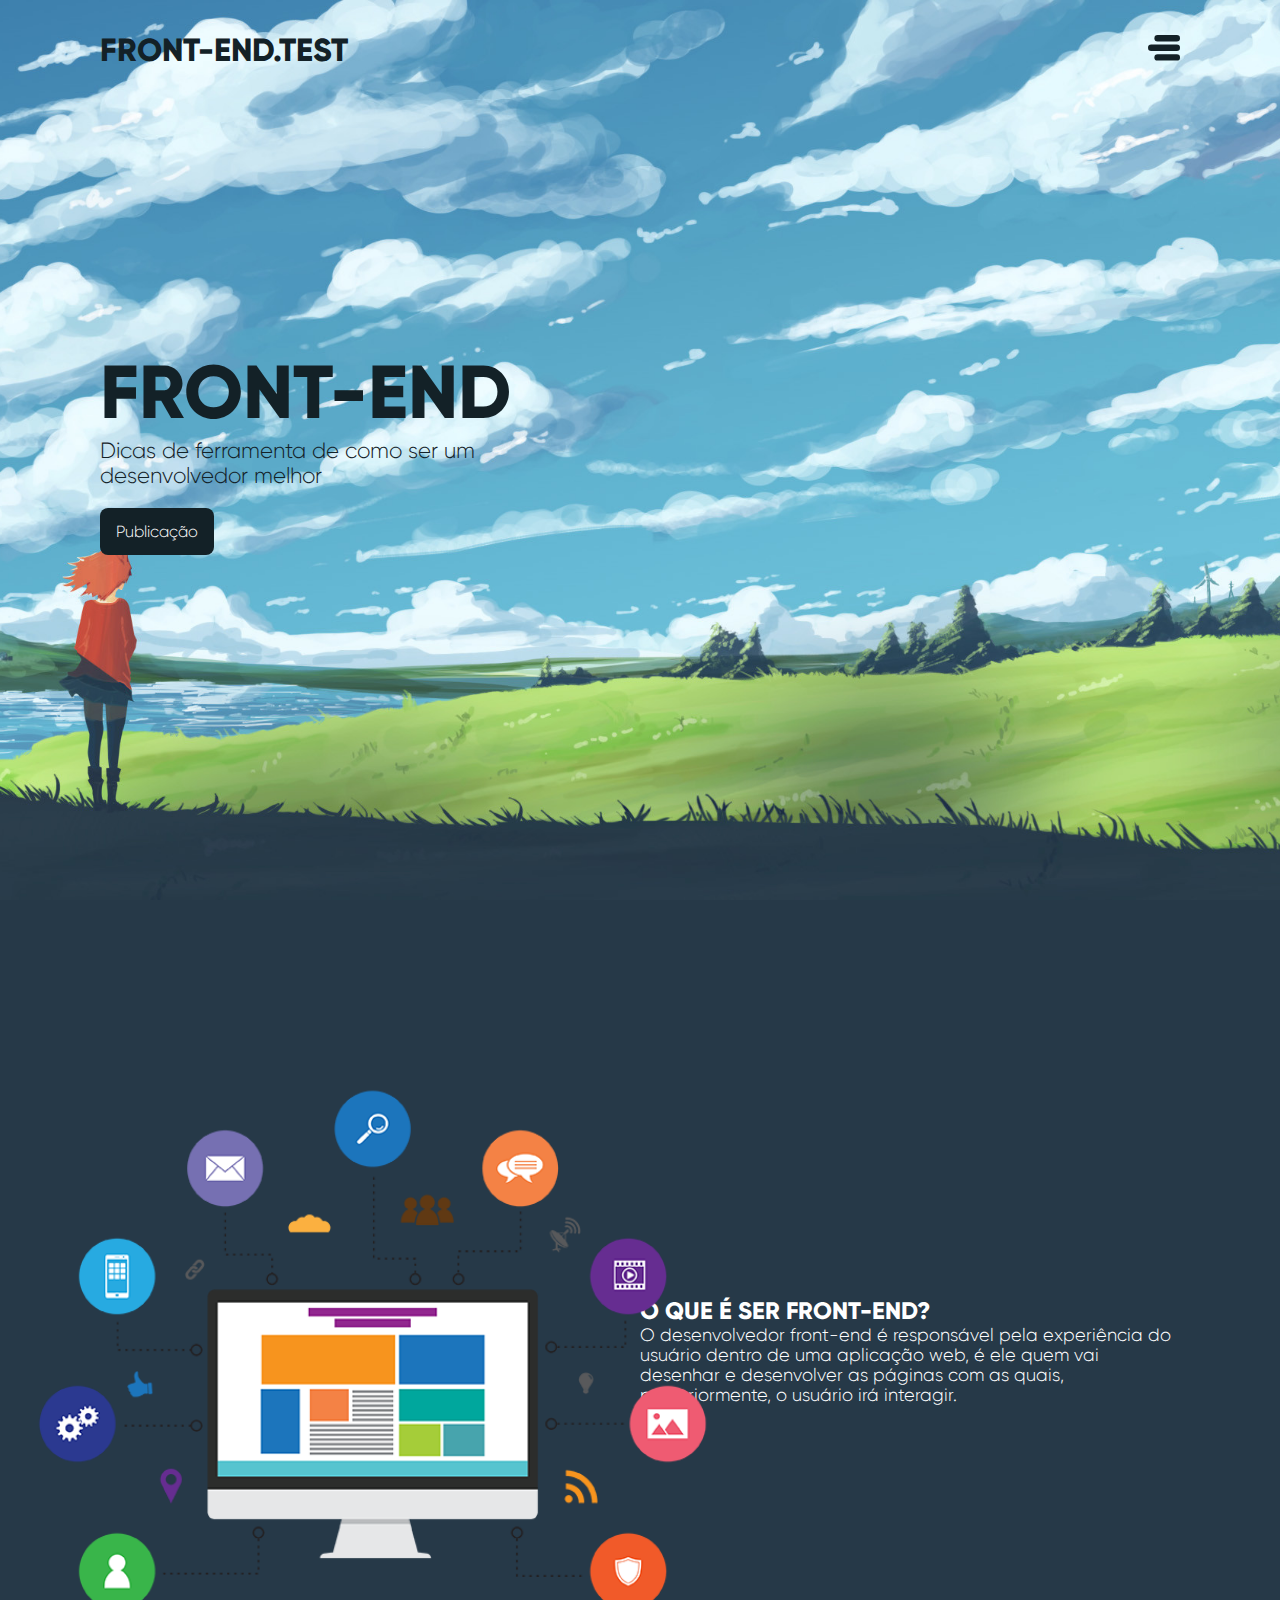
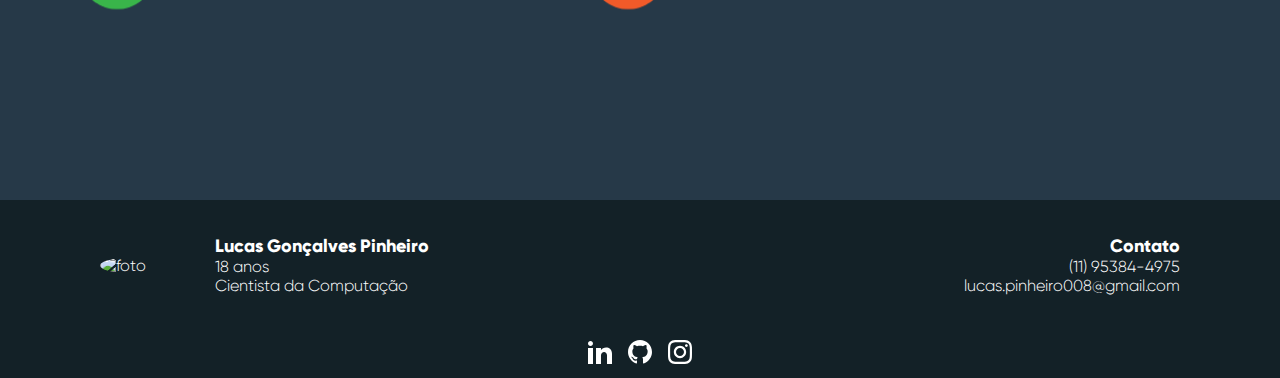
==== index.html @ 2e67d87e "Projeto Finalizado" ====
<!DOCTYPE html>
<html lang="en">

<head>
    <meta charset="UTF-8">
    <meta name="viewport" content="width=device-width, initial-scale=1.0">
    <title>front-end.test</title>
    <link rel="stylesheet" href="style.css">
</head>

<body>
    <header>
        <h1>Front-end.test</h1>
        <div class="dropdown">
            <svg id="Camada_1" data-name="Camada 1" xmlns="http://www.w3.org/2000/svg" viewBox="0 0 20 16">
                <g id="icons">
                    <g id="menu">
                        <path d="M2,12a2,2,0,0,0,2,2H20a2,2,0,0,0,0-4H4A2,2,0,0,0,2,12Z" transform="translate(-2 -4)" />
                        <path d="M22,6a2,2,0,0,0-2-2H8A2,2,0,0,0,8,8H20A2,2,0,0,0,22,6Z" transform="translate(-2 -4)" />
                        <path d="M6,18a2,2,0,0,0,2,2H20a2,2,0,0,0,0-4H8A2,2,0,0,0,6,18Z" transform="translate(-2 -4)" />
                    </g>
                </g>
            </svg>
            <div class="dropdown-content">
                <a href="/index.html">Home</a>
                <a href="">Publicação</a>
                <a href="/contact.html">Contato</a>
            </div>
        </div>
    </header>
    <main>
        <section id="primary-screen">
            <h1>Front-end</h1>
            <p>Dicas de ferramenta de como ser um desenvolvedor melhor</p>
            <a href="#">Publicação</a>
        </section>
        <section id="secondary-screen">
            <img src="pngeg.png" alt="Passaro">
            <div class="publication">
                <h1>O que é ser front-end?</h1>
                <p>O desenvolvedor front-end é responsável pela experiência do usuário dentro de uma aplicação web, é
                    ele quem vai desenhar e desenvolver as páginas com as quais, posteriormente, o usuário irá
                    interagir.</p>
            </div>
        </section>
    </main>
    <footer>
        <div class="info">
            <div class="personal-info">
                <img src="https://avatars.githubusercontent.com/u/81515218?v=4" alt="foto">
                <div>
                    <h1>Lucas Gonçalves Pinheiro</h1>
                    <p>18 anos</p>
                    <p>Cientista da Computação</p>
                </div>
            </div>
            <div class="contact">
                <h1>Contato</h1>
                <p>(11) 95384-4975</p>
                <p>lucas.pinheiro008@gmail.com</p>
            </div>
        </div>
        <div class="links">
            <a href="https://www.linkedin.com/in/lucas-pinheiro-b2685b1b7" target="_blank">
                <svg xmlns="http://www.w3.org/2000/svg" width="24" height="24" viewBox="0 0 24 24">
                    <path
                        d="M4.98 3.5c0 1.381-1.11 2.5-2.48 2.5s-2.48-1.119-2.48-2.5c0-1.38 1.11-2.5 2.48-2.5s2.48 1.12 2.48 2.5zm.02 4.5h-5v16h5v-16zm7.982 0h-4.968v16h4.969v-8.399c0-4.67 6.029-5.052 6.029 0v8.399h4.988v-10.131c0-7.88-8.922-7.593-11.018-3.714v-2.155z" />
                </svg></a>
            <a href="https://github.com/LPrototyper" target="_blank">
                <svg xmlns="http://www.w3.org/2000/svg" width="24" height="24" viewBox="0 0 24 24">
                    <path
                        d="M12 0c-6.626 0-12 5.373-12 12 0 5.302 3.438 9.8 8.207 11.387.599.111.793-.261.793-.577v-2.234c-3.338.726-4.033-1.416-4.033-1.416-.546-1.387-1.333-1.756-1.333-1.756-1.089-.745.083-.729.083-.729 1.205.084 1.839 1.237 1.839 1.237 1.07 1.834 2.807 1.304 3.492.997.107-.775.418-1.305.762-1.604-2.665-.305-5.467-1.334-5.467-5.931 0-1.311.469-2.381 1.236-3.221-.124-.303-.535-1.524.117-3.176 0 0 1.008-.322 3.301 1.23.957-.266 1.983-.399 3.003-.404 1.02.005 2.047.138 3.006.404 2.291-1.552 3.297-1.23 3.297-1.23.653 1.653.242 2.874.118 3.176.77.84 1.235 1.911 1.235 3.221 0 4.609-2.807 5.624-5.479 5.921.43.372.823 1.102.823 2.222v3.293c0 .319.192.694.801.576 4.765-1.589 8.199-6.086 8.199-11.386 0-6.627-5.373-12-12-12z" />
                </svg></a>
            <a href="https://www.instagram.com/lukxwhite/" target="_blank">
                <svg xmlns="http://www.w3.org/2000/svg" width="24" height="24" viewBox="0 0 24 24">
                    <path
                        d="M12 2.163c3.204 0 3.584.012 4.85.07 3.252.148 4.771 1.691 4.919 4.919.058 1.265.069 1.645.069 4.849 0 3.205-.012 3.584-.069 4.849-.149 3.225-1.664 4.771-4.919 4.919-1.266.058-1.644.07-4.85.07-3.204 0-3.584-.012-4.849-.07-3.26-.149-4.771-1.699-4.919-4.92-.058-1.265-.07-1.644-.07-4.849 0-3.204.013-3.583.07-4.849.149-3.227 1.664-4.771 4.919-4.919 1.266-.057 1.645-.069 4.849-.069zm0-2.163c-3.259 0-3.667.014-4.947.072-4.358.2-6.78 2.618-6.98 6.98-.059 1.281-.073 1.689-.073 4.948 0 3.259.014 3.668.072 4.948.2 4.358 2.618 6.78 6.98 6.98 1.281.058 1.689.072 4.948.072 3.259 0 3.668-.014 4.948-.072 4.354-.2 6.782-2.618 6.979-6.98.059-1.28.073-1.689.073-4.948 0-3.259-.014-3.667-.072-4.947-.196-4.354-2.617-6.78-6.979-6.98-1.281-.059-1.69-.073-4.949-.073zm0 5.838c-3.403 0-6.162 2.759-6.162 6.162s2.759 6.163 6.162 6.163 6.162-2.759 6.162-6.163c0-3.403-2.759-6.162-6.162-6.162zm0 10.162c-2.209 0-4-1.79-4-4 0-2.209 1.791-4 4-4s4 1.791 4 4c0 2.21-1.791 4-4 4zm6.406-11.845c-.796 0-1.441.645-1.441 1.44s.645 1.44 1.441 1.44c.795 0 1.439-.645 1.439-1.44s-.644-1.44-1.439-1.44z" />
                </svg></a>
        </div>
    </footer>
</body>

</html>
---- style.css ----
@font-face{
    font-family: "gilroy";
    src: url("./fontes/Gilroy-Light.otf");
    font-weight: 100;
}
@font-face{
    font-family: "gilroy";
    src: url("./fontes/Gilroy-ExtraBold.otf");
    font-weight: 800;
}
* {
    margin: 0;
    padding: 0;
}
body{
    background-color: #263948;
}

input, textarea{
    font-family: "gilroy";
    font-weight: 100;
    font-size: 18px;
    outline: none;
    border: none;
    padding: 10px;
    resize: none;
}

input::placeholder, textarea::placeholder{
    color: #132127;
}

header{
    display: flex;
    height: 100px;
    align-items: center;
    justify-content: space-between;
    padding: 0 100px;
    position: absolute;
    width: calc(100% - 200px);
    z-index: 1;
}

header h1{
    font-family: "gilroy";
    font-weight: 800;
    color: #132127;
    text-transform: uppercase;

}

header .dropdown{
    position: relative;
    display: inline-block;
}
header .dropdown svg{
    Fill: #132127;
    width: 32px;
    cursor: pointer;
}

header .dropdown .dropdown-content{
    border-radius: 8px;
    display: none;
    position: absolute;
    background-color: #190e2a;
    left: -98px;
    min-width: 130px;
    z-index: 2;
}

header .dropdown .dropdown-content a{
    border-radius: 8px;
    color: white;
    font-family: "Gilroy";
    font-weight: 100;
    text-decoration: none;
    font-size: 16px;
    display: block;
    padding: 12px 16px;
    text-align: right;
    transition: background-color 0.4s;
}
header .dropdown .dropdown-content a:hover{
    /* background-color: #4d97be; */
    background-color: #a7d0e4;
}


header .dropdown:hover .dropdown-content{
    display: block;
}

section {
    height: 100vh;
    padding: 0 100px;
    position: relative;
}

#primary-screen{
    background: url(200267.jpg);
    background-size: cover;
    background-position: center;
    display: flex;
    flex-direction: column;
    justify-content: center;
    align-items: flex-start;
}

#primary-screen h1{
    font-family: "Gilroy";
    font-weight: 800;
    font-size: 75px;
    color: #132127;
    text-transform: uppercase;
}

#primary-screen p{
    font-family: "Gilroy";
    color: #132127;
    font-weight: 100;
    font-size: 22px;
    width: 410px;
    margin-bottom: 20px;
}

#primary-screen a{
    background-color: #132127;
    border-radius: 8px;
    color: white;
    font-family: "Gilroy";
    font-weight: 100;
    text-decoration: none;
    font-size: 16px;
    display: block;
    padding: 14px 16px;
    transition: background-color 0.4s;
}

#primary-screen a:hover{
    background-color: #a7d0e4;
}

#secondary-screen{
    display: flex;
    align-items: center;
    justify-content: flex-end;
}

#secondary-screen img{
    position: absolute;
    height: 60vh;
    bottom: -1;
    left: 0;
    top: -1;
}

#secondary-screen .publication{
    color: white;
    width: 50%;
}

#secondary-screen .publication h1{
    font-family: "Gilroy";
    font-weight: 800;
    text-transform: uppercase;
    font-size: 24px;
}

#secondary-screen .publication p{
    font-family: "gilroy";
    font-weight: 100;
    font-size: 18px;
}

#contact{
    display: flex;
    justify-content: center;
    align-items: center;
}

#contact form{
    display: flex;
    flex-direction: column;
    justify-content: center;
}

#contact form h1{
    font-family: "gilroy";
    font-weight: 800;
    font-size: 45px;
    color: #132127;
    text-align: center;
}

#contact form button{
    align-self: center;
    border-radius: 5px;
    cursor: pointer;
    background-color: #132127;
    padding: 12px 16px;
    color: white;
    font-family: "gilroy";
    font-weight: 100;
    transition: background-color 0.3s;
}

#contact form button:hover{
    background-color: #190e2a;
}

#contact form *{
    margin: 12px 0;
}

footer {
    display: flex;
    align-items: center;
    flex-direction: column;
    background-color: #132127;
    padding: 0 100px;
}

footer .info{
    display: flex;
    align-items: center;
    justify-content: space-between;
    width: 100%;
    height: 130px;
}

footer .info .personal-info{
    display: flex;
    align-items: center;
    color: white;
    font-family: "gilroy";
}

footer .info .personal-info img{
    width: 100px;
    border-radius: 50%;
    margin-right: 15px;
}

footer .info .personal-info h1{
    font-size: 18px;
}

footer .info .contact{
    text-align: right;
    flex-direction: column;
    display: flex;
    color: white;
    font-family: "gilroy";
}

footer .info p{
    font-size: 16px;
}
footer .info .contact h1{
    font-size: 18px;
}

footer .links a{
    text-decoration: none;
}

footer .links svg{
    fill: white;
    width: 30px;
    margin: 10px 3px;
    transition: fill 0.3s;

}

footer .links svg:hover{
    fill: #a7d0e4;
}
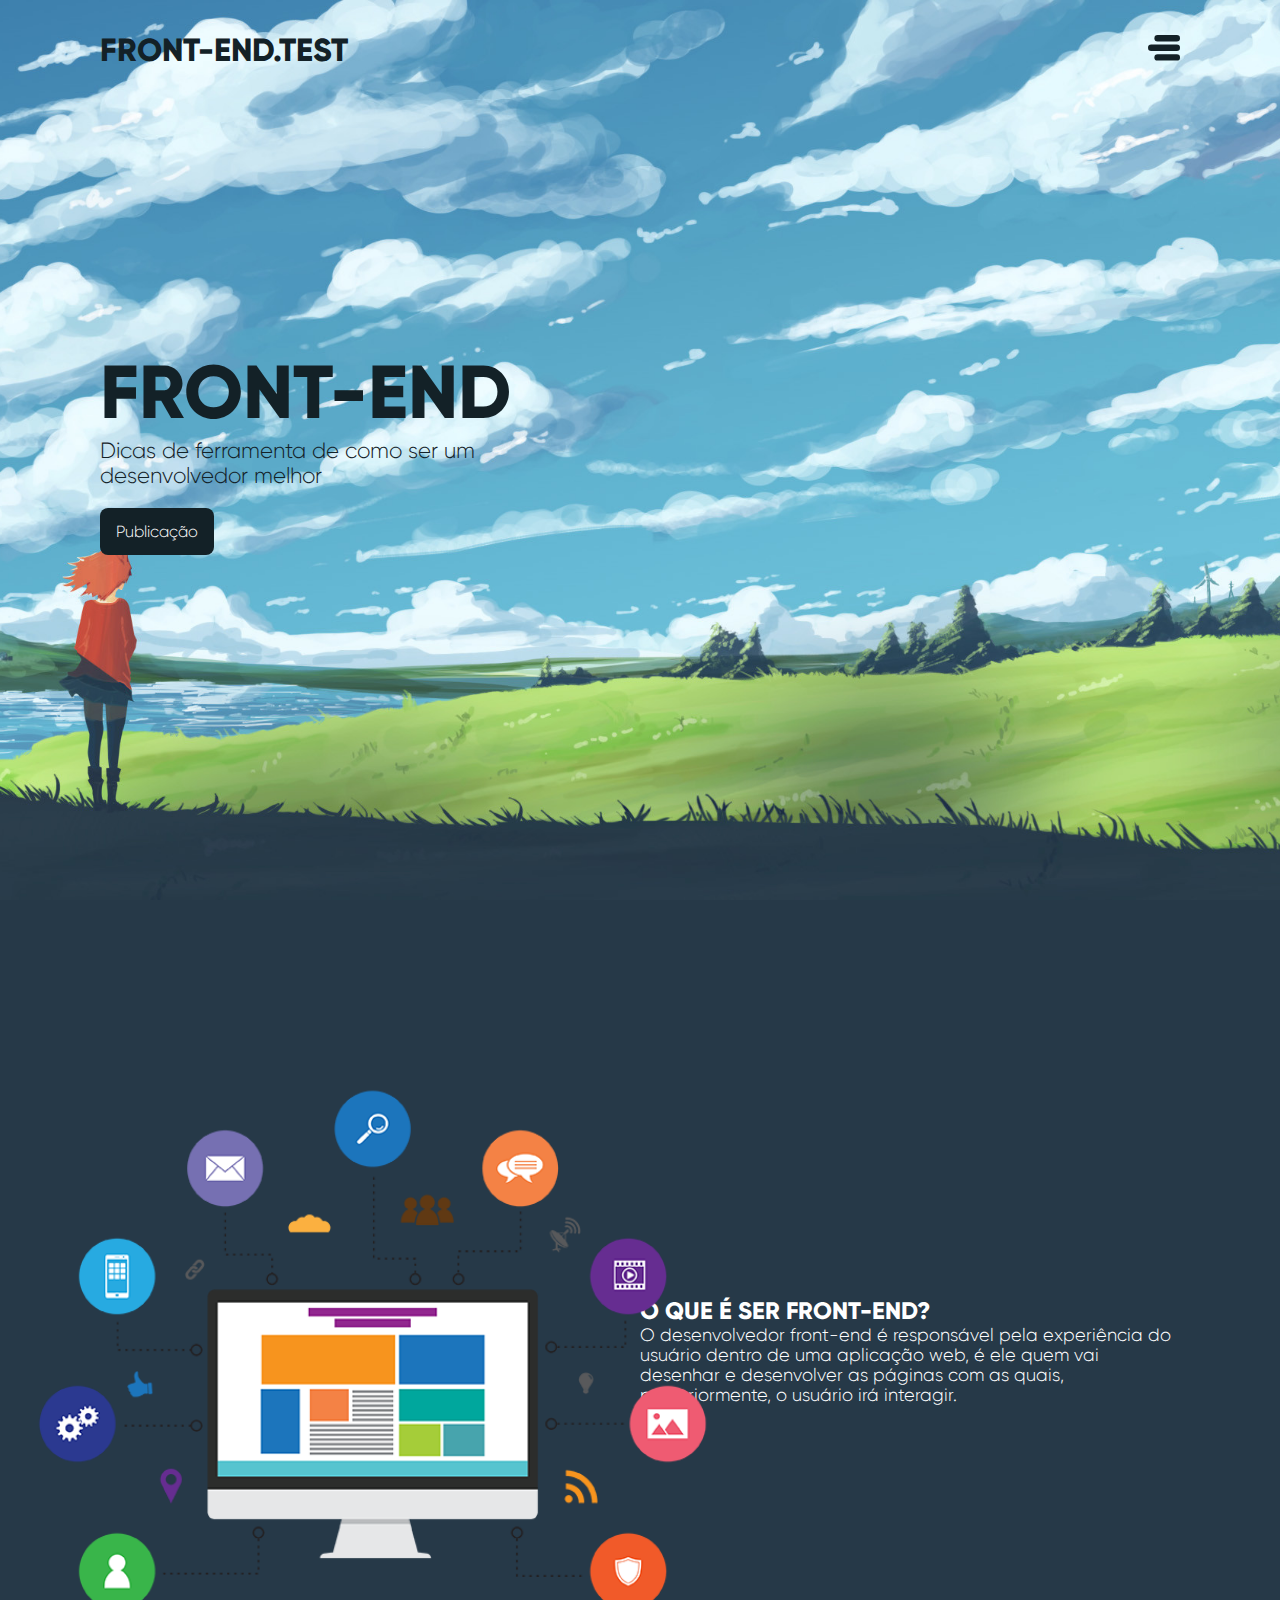
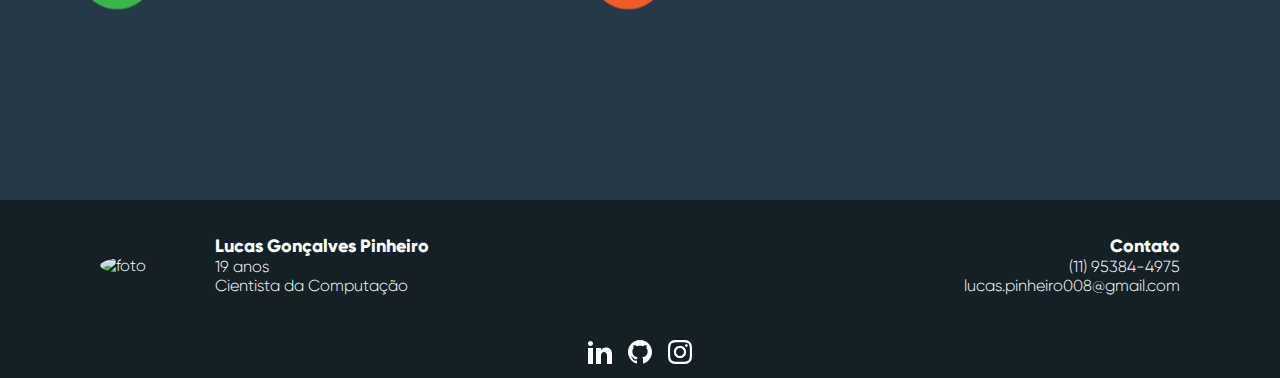
==== commit b2f16972: "Update index.html" ====
--- a/index.html
+++ b/index.html
@@ -50,7 +50,7 @@
                 <img src="https://avatars.githubusercontent.com/u/81515218?v=4" alt="foto">
                 <div>
                     <h1>Lucas Gonçalves Pinheiro</h1>
-                    <p>18 anos</p>
+                    <p>19 anos</p>
                     <p>Cientista da Computação</p>
                 </div>
             </div>
@@ -80,4 +80,4 @@
     </footer>
 </body>
 
-</html>+</html>
